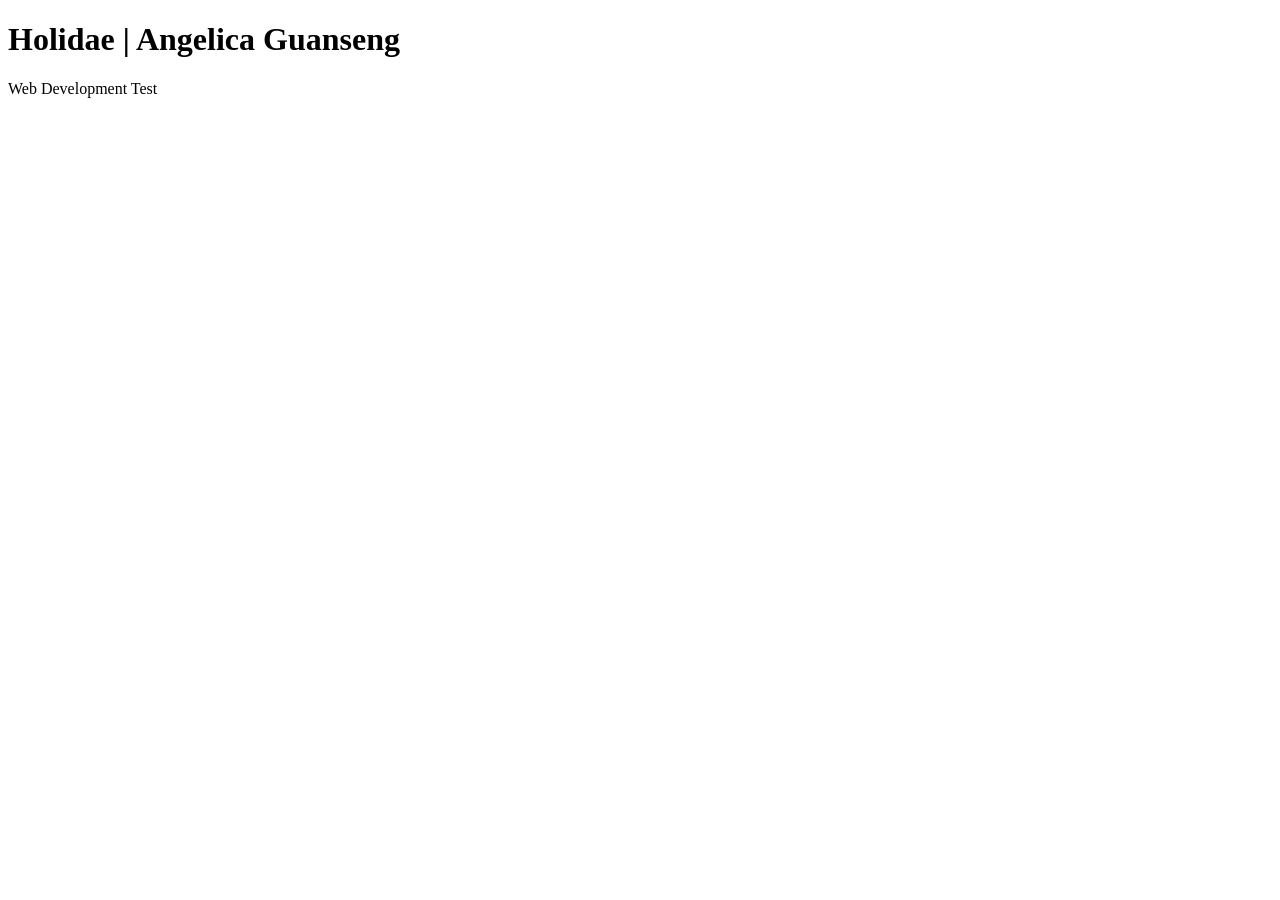
==== index.html @ ddba547f "Testing Holidae | Angelica Guanseng" ====
<!DOCTYPE html>
<html lang="en">
<head>
    <meta charset="UTF-8">
    <meta name="viewport" content="width=device-width, initial-scale=1.0">
    <title>Testing</title>
</head>
<body>
    
    <h1>Holidae | Angelica Guanseng</h1>
    <p>Web Development Test</p>

</body>
</html>
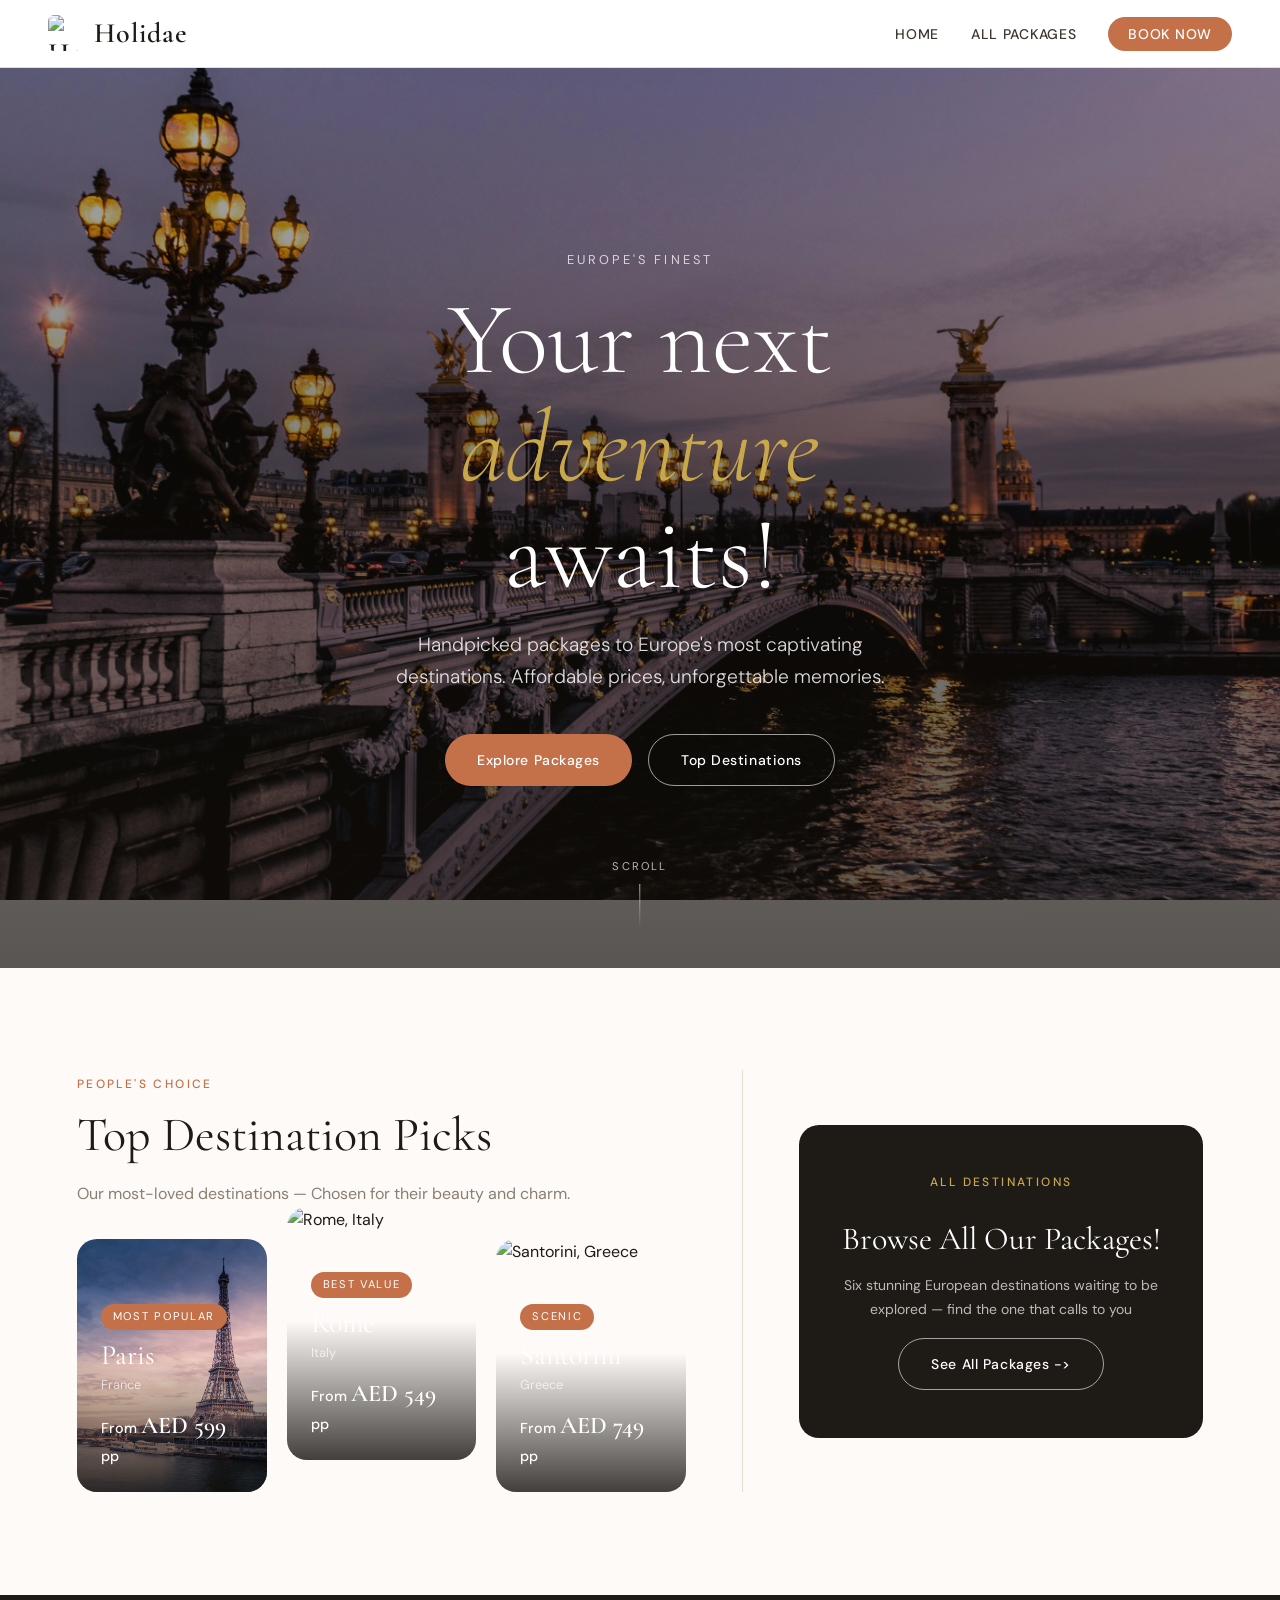
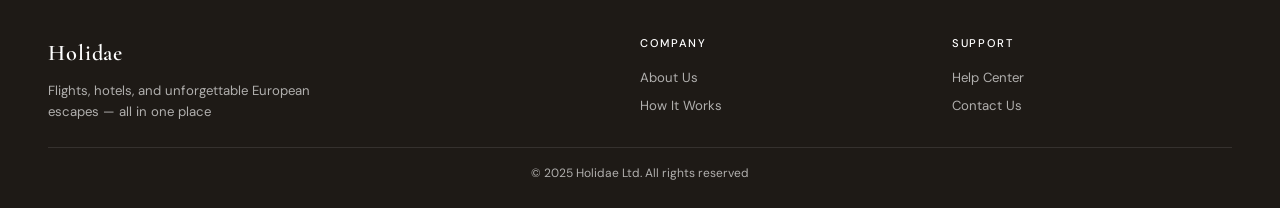
==== commit f601e883: "Holidae Live Website" ====
--- a/index.html
+++ b/index.html
@@ -3,12 +3,272 @@
 <head>
     <meta charset="UTF-8">
     <meta name="viewport" content="width=device-width, initial-scale=1.0">
-    <title>Testing</title>
+    <title>Holidae | Home</title>
+    <link rel="stylesheet" href="Stylesheets/index.css"> <!-- Links the external CSS file for page styling -->
 </head>
 <body>
-    
-    <h1>Holidae | Angelica Guanseng</h1>
-    <p>Web Development Test</p>
+
+    <!-- MAIN PAGE WRAPPER -->
+    <!-- Wraps all website content into one main container -->
+    <div>
+
+        <!-- HEADER SECTION -->
+        <!-- Contains the website navigation and branding -->
+        <header>
+
+            <!-- DEFAULT NAVIGATION -->
+            <!-- Navigation bar for desktop view -->
+            <nav class="nav" role="navigation" aria-label="Main navigation">
+                <a href="index.html" class="navlogo" aria-label="Holidae home">
+                    <img src="Assets/holidaelogo.png" class="navlogo-img" alt="Holidae logo">
+                    Holidae
+                </a>
+
+                <!-- NAVIGATION LINKS -->
+                <!-- Unordered list used to organize navigation links -->
+                <ul class="navlinks">
+                    <li><a href="index.html">Home</a></li>
+                    <li><a href="Pages/packages.html">All Packages</a></li>
+                    
+                    <!-- CALL TO ACTION BUTTON -->
+                    <!-- Highlights the main booking action -->
+                    <li><a href="Pages/booking.html" class="navcta">Book Now</a></li>
+                </ul>
+
+                <!-- MOBILE MENU BUTTON -->
+                <!-- Hamburger button used to toggle mobile navigation -->
+                <button class="navmobile" aria-label="Toggle menu" aria-expanded="false">
+                    <span></span><span></span><span></span>
+                </button>
+            </nav>
+
+            <!-- MOBILE NAVIGATION -->
+            <!-- Dropdown navigation menu displayed on smaller screens -->
+            <div class="navmobiledrawer" aria-hidden="true">
+                <ul>
+                    <li><a href="index.html">Home</a></li>
+                    <li><a href="Pages/packages.html">All Packages</a></li>
+                    <li><a href="Pages/booking.html">Book Now</a></li>
+                </ul>
+            </div>
+
+        </header>
+
+        <!-- MAIN CONTENT -->
+        <!-- Contains the primary content of the webpage -->
+        <main>
+
+            <!-- HOME PAGE -->
+            <!-- Hero section introducing the website -->
+            <section class="home" aria-labelledby="home-title">
+
+                <!-- OVERLAY -->
+                <!-- Adds a visual overlay effect on the background image -->
+                <div class="homeoverlay"></div>
+
+                <!-- HERO CONTENT -->
+                <!-- Contains the main heading, description, and buttons -->
+                <div class="homecontent">
+
+                    <!-- SECTION LABEL -->
+                    <!-- Displays a short introductory text -->
+                    <p class="homeupper">Europe's finest</p>
+
+                    <!-- MAIN HEADING -->
+                    <!-- Main title of the homepage -->
+                    <h1 class="hometitle" id="home-title">
+                        Your next<br><em>adventure</em><br>awaits!
+                    </h1>
+
+                    <!-- DESCRIPTION -->
+                    <!-- Provides information about the website services -->
+                    <p class="homesubtitle">
+                        Handpicked packages to Europe's most captivating destinations.
+                        Affordable prices, unforgettable memories.
+                    </p>
+
+                    <!-- ACTION BUTTONS -->
+                    <!-- Buttons used for page navigation -->
+                    <div class="homeactions">
+                        <a href="Pages/packages.html" class="btn btnprimary">Explore Packages</a>
+                        <a href="#picks" class="btn btnghost">Top Destinations</a>
+                    </div>
+                </div>
+
+                <!-- SCROLL INDICATOR -->
+                <!-- Encourages users to scroll to the next section -->
+                <a href="#picks" class="homescroll" aria-label="Scroll down">
+                    <span class="homescroll-text">Scroll</span>
+                    <span class="homescroll-line"></span>
+                </a>
+
+            </section>
+
+            <!-- DESTINATIONS SECTION -->
+            <!-- Displays featured travel destinations -->
+            <section class="pickssection" id="picks">
+
+                <!-- TOP PICKS -->
+                <!-- Shows selected featured destinations -->
+                <div class="picksright">
+
+                    <!-- SECTION HEADER -->
+                    <!-- Contains the section title and description -->
+                    <div class="picksright-header reveal">
+                        <span class="sectionupper">People's Choice</span>
+                        <h2 class="sectiontitle">Top Destination Picks</h2>
+                        <p class="sectiondesc">Our most-loved destinations &mdash; Chosen for their beauty and charm.</p>
+                    </div>
+
+                    <!-- GRID LAYOUT -->
+                    <!-- Uses a grid structure to organize destination cards -->
+                    <div class="picksgrid reveal-stagger">
+
+                        <!-- DESTINATION CARD -->
+                        <!-- Card component used to display destination information -->
+                        <article class="pickscard">
+
+                            <!-- IMAGE -->
+                            <!-- Displays destination image with lazy loading for performance -->
+                            <img class="pickscard-img"
+                                src="Assets/Home Page/TopDestination-Paris.jpg"
+                                alt="Paris, France"
+                                loading="lazy">
+                            
+                            <!-- IMAGE OVERLAY -->
+                            <!-- Adds a visual overlay effect on the image -->
+                            <div class="pickscard-overlay"></div>
+
+                            <!-- CARD CONTENT -->
+                            <!-- Contains destination details -->
+                            <div class="pickscard-body">
+
+                                <!-- DESTINATION TAG -->
+                                <!-- Displays a featured label -->
+                                <span class="pickscard-tag">Most Popular</span>
+                                <h3 class="pickscard-city">Paris</h3>
+                                <p class="pickscard-country">France</p>
+
+                                <!-- PRICE DISPLAY -->
+                                <!-- Shows package starting price -->
+                                <p class="pickscard-price">From <span>AED 599</span> pp</p>
+                            </div>
+
+                            <!-- CARD BUTTON -->
+                            <!-- Link directing users to the selected package -->
+                            <div class="pickscard-link">
+                                <a href="Pages/packages.html#paris" class="btn btnghost">Explore -></a>
+                            </div>
+                        </article>
+
+                        <!-- ROME -->
+                        <article class="pickscard">
+                            <img class="pickscard-img"
+                                src="Assets/Home Page/TopDestination-Rome.jpg"
+                                alt="Rome, Italy"
+                                loading="lazy">
+                            <div class="pickscard-overlay"></div>
+                            <div class="pickscard-body">
+                                <span class="pickscard-tag">Best Value</span>
+                                <h3 class="pickscard-city">Rome</h3>
+                                <p class="pickscard-country">Italy</p>
+                                <p class="pickscard-price">From <span>AED 549</span> pp</p>
+                            </div>
+                            <div class="pickscard-link">
+                                <a href="Pages/packages.html#rome" class="btn btnghost">Explore -></a>
+                            </div>
+                        </article>
+
+                        <!-- SANTORINI -->
+                        <article class="pickscard">
+                            <img class="pickscard-img"
+                                src="Assets/Home Page/TopDestination-Santorini.jpg"
+                                alt="Santorini, Greece"
+                                loading="lazy">
+                            <div class="pickscard-overlay"></div>
+                            <div class="pickscard-body">
+                                <span class="pickscard-tag">Scenic</span>
+                                <h3 class="pickscard-city">Santorini</h3>
+                                <p class="pickscard-country">Greece</p>
+                                <p class="pickscard-price">From <span>AED 749</span> pp</p>
+                            </div>
+                            <div class="pickscard-link">
+                                <a href="Pages/packages.html#santorini" class="btn btnghost">Explore -></a>
+                            </div>
+                        </article>
+
+                    </div>
+                </div>
+
+                <!-- BROWSE ALL PACKAGES -->
+                <!-- Highlights the complete package collection -->
+                <div class="picksleft reveal">
+
+                    <!-- INFORMATION CARD -->
+                    <!-- Promotional card encouraging users to explore packages -->
+                    <div class="picksleft-card">
+                        <span class="sectionupper">All Destinations</span>
+                        <h2 class="picksleft-title">Browse All Our Packages!</h2>
+                        <p class="picksleft-desc">
+                            Six stunning European destinations waiting to be explored &mdash;
+                            find the one that calls to you
+                        </p>
+                        <a href="Pages/packages.html#rome" class="btn btnghost">See All Packages -></a>
+                    </div>
+                </div>
+
+            </section>
+
+        </main>
+
+        <!-- FOOTER SECTION -->
+        <!-- Contains company and support information -->
+        <footer role="contentinfo">
+
+            <!-- FOOTER GRID -->
+            <!-- Uses a grid layout to organize footer columns -->
+            <div class="footer-grid">
+
+                <!-- BRAND INFORMATION -->
+                <!-- Displays company branding and description -->
+                <div class="footer-brand">
+                    <a href="index.html" class="footer-logo">Holidae</a>
+                    <p>Flights, hotels, and unforgettable European escapes &mdash; all in one place</p>
+                </div>
+
+                <!-- FOOTER LINKS -->
+                <!-- Displays grouped footer navigation links -->
+                <div class="footer-col">
+                    <h4>Company</h4>
+                    <ul>
+                        <li><a href="#">About Us</a></li>
+                        <li><a href="#">How It Works</a></li>
+                    </ul>
+                </div>
+
+                <div class="footer-col">
+                    <h4>Support</h4>
+                    <ul>
+                        <li><a href="#">Help Center</a></li>
+                        <li><a href="#">Contact Us</a></li>
+                    </ul>
+                </div>
+
+            </div>
+
+            <!-- COPYRIGHT -->
+            <!-- Displays website copyright information -->
+            <div class="footer-bottom">
+                <p>&copy; 2025 Holidae Ltd. All rights reserved</p>
+            </div>
+
+        </footer>
+
+    </div>
+
+    <!-- EXTERNAL JAVASCRIPT -->
+    <!-- Links the JavaScript file for website interactivity -->
+    <script src="Scripts/index.js"></script>
 
 </body>
 </html>
--- a/Stylesheets/index.css
+++ b/Stylesheets/index.css
@@ -0,0 +1,743 @@
+/* CSS FOR HOME PAGE */
+
+
+/* GOOGLE FONTS IMPORT */
+/* Imports custom fonts from Google Fonts */
+@import url('https://fonts.googleapis.com/css2?family=Cormorant+Garamond:ital,wght@0,300;0,400;0,600;1,300;1,400&family=DM+Sans:wght@300;400;500&display=swap');
+
+
+/* CSS RESET */
+/* Removes default spacing and applies consistent box sizing */
+*, *::before, *::after {
+    box-sizing: border-box;
+    margin: 0;
+    padding: 0;
+}
+
+/* ROOT SETTINGS */
+/* Enables smooth scrolling and sets the base font size */
+html {
+    scroll-behavior: smooth;
+    font-size: 16px;
+}
+
+/* BODY STYLING */
+/* Defines the main website font, colors, and layout behavior */
+body {
+    font-family: 'DM Sans', system-ui, sans-serif;
+    background: #FDFAF7;
+    color: #1E1A16;
+    line-height: 1.6;
+    overflow-x: hidden;
+}
+
+/* IMAGE STYLING */
+/* Makes images responsive and removes inline spacing */
+img {
+    display: block;
+    max-width: 100%;
+    height: auto;
+}
+
+/* LINK STYLING */
+/* Removes default link color and underline styling */
+a {
+    color: inherit;
+    text-decoration: none;
+}
+
+/* NAVIGATION BAR */
+/* Creates a fixed navigation bar at the top of the page */
+.nav {
+    position: fixed;
+    top: 0; left: 0; right: 0;
+    z-index: 1000;
+    height: 68px;
+    background: #fff;
+    border-bottom: 1px solid #E8DDD0;
+    display: flex;
+    align-items: center;
+    justify-content: space-between;
+    padding: 0 clamp(1rem, 5vw, 3rem);
+}
+
+/* FLEXBOX LAYOUT */
+/* Uses Flexbox to align items horizontally */
+.navlogo {
+    display: flex;
+    align-items: center;
+    gap: 0.6rem;
+    font-family: 'Cormorant Garamond', Georgia, serif;
+    font-size: 1.75rem;
+    font-weight: 600;
+    letter-spacing: 0.04em;
+    color: #1E1A16;
+}
+
+/* OBJECT FIT */
+/* Prevents the image from stretching */
+.navlogo-img {
+    width: 36px;
+    height: 36px;
+    object-fit: cover;
+    border-radius: 6px;
+    flex-shrink: 0;
+}
+
+/* NAVIGATION LINKS */
+/* Organizes navigation links in a horizontal layout */
+.navlinks {
+    display: flex;
+    align-items: center;
+    gap: 2rem;
+    list-style: none;
+}
+
+/* TRANSITIONS */
+/* Adds smooth hover transition effects */
+.navlinks a {
+    font-size: 0.875rem;
+    font-weight: 500;
+    letter-spacing: 0.05em;
+    text-transform: uppercase;
+    color: #3D3730;
+    transition: color 0.3s cubic-bezier(0.4,0,0.2,1);
+}
+
+/* HOVER EFFECT */
+/* Changes text color when hovered */
+.navlinks a:hover {
+    color: #C4714A;
+}
+
+/* CALL TO ACTION BUTTON */
+/* Highlights the main booking button */
+.navcta {
+    background: #C4714A !important;
+    color: #fff !important;
+    padding: 0.5rem 1.25rem;
+    border-radius: 50px;
+}
+
+
+.navcta:hover {
+    background: #A35A37 !important;
+}
+
+/* MOBILE MENU BUTTON */
+/* Creates the hamburger menu icon */
+.navmobile {
+    display: none;
+    flex-direction: column;
+    gap: 5px;
+    cursor: pointer;
+    padding: 4px;
+    background: none;
+    border: none;
+}
+
+.navmobile span {
+    display: block;
+    width: 24px;
+    height: 2px;
+    background: #1E1A16;
+    border-radius: 2px;
+    transition: all 0.3s cubic-bezier(0.4,0,0.2,1);
+}
+
+/* TRANSFORM */
+/* Rotates and moves elements for menu animation */
+.navmobile.open span:nth-child(1) {
+    transform: translateY(7px) rotate(45deg);
+}
+
+/* OPACITY */
+/* Hides the middle hamburger line during animation */
+.navmobile.open span:nth-child(2) {
+    opacity: 0;
+}
+
+.navmobile.open span:nth-child(3) {
+    transform: translateY(-7px) rotate(-45deg);
+}
+
+/* MOBILE NAVIGATION DRAWER */
+/* Displays the dropdown menu for mobile devices */
+.navmobiledrawer {
+    display: none;
+    position: fixed;
+    top: 68px; left: 0; right: 0;
+    background: #fff;
+    border-bottom: 1px solid #E8DDD0;
+    padding: 1.5rem clamp(1rem, 5vw, 3rem);
+    z-index: 999;
+    box-shadow: 0 8px 32px rgba(30,26,22,0.12);
+}
+
+/* ACTIVE CLASS */
+/* Shows the mobile navigation when activated */
+.navmobiledrawer.open {
+    display: block;
+}
+
+/* COLUMN FLEX LAYOUT */
+/* Stacks navigation links vertically */
+.navmobiledrawer ul {
+    list-style: none;
+    display: flex;
+    flex-direction: column;
+    gap: 1.25rem;
+}
+
+.navmobiledrawer a {
+    font-size: 1rem;
+    font-weight: 500;
+    color: #3D3730;
+    transition: color 0.3s cubic-bezier(0.4,0,0.2,1);
+}
+
+.navmobiledrawer a:hover {
+    color: #C4714A;
+}
+
+/* HERO SECTION */
+/* Creates the fullscreen homepage section */
+.home {
+    position: relative;
+    height: 100svh;
+    min-height: 600px;
+    display: flex;
+    align-items: center;
+    justify-content: center;
+    text-align: center;
+    margin-top: 68px;
+    background-image: url('../Assets/Home Page/Title-Background.jpg');
+    background-size: cover;
+    background-position: center;
+    background-attachment: fixed;
+}
+
+/* LINEAR GRADIENT */
+/* Adds a dark overlay gradient on the hero background */
+.homeoverlay {
+    position: absolute;
+    inset: 0;
+    background: linear-gradient(
+        to bottom,
+        rgba(20,16,12,0.35) 0%,
+        rgba(20,16,12,0.55) 50%,
+        rgba(20,16,12,0.70) 100%
+    );
+}
+
+/* Z-INDEX */
+/* Places content above the overlay */
+.homecontent {
+    position: relative;
+    z-index: 1;
+    color: #fff;
+    padding: 0 1.5rem;
+    max-width: 780px;
+}
+
+.homeupper {
+    font-size: 0.8rem;
+    letter-spacing: 0.25em;
+    text-transform: uppercase;
+    color: rgba(255,255,255,0.75);
+    margin-bottom: 1rem;
+}
+
+/* CLAMP FUNCTION */
+/* Creates responsive font sizing */
+.hometitle {
+    font-family: 'Cormorant Garamond', Georgia, serif;
+    font-size: clamp(3rem, 8vw, 6.5rem);
+    font-weight: 300;
+    line-height: 1.05;
+    margin-bottom: 1.25rem;
+}
+
+/* ITALIC STYLING */
+/* Highlights selected text using italic styling */
+.hometitle em {
+    font-style: italic;
+    color: #C9A84C;
+}
+
+.homesubtitle {
+    font-size: clamp(1rem, 2vw, 1.2rem);
+    font-weight: 300;
+    color: rgba(255,255,255,0.85);
+    max-width: 540px;
+    margin: 0 auto 2.5rem;
+    line-height: 1.7;
+}
+
+.homeactions {
+    display: flex;
+    gap: 1rem;
+    justify-content: center;
+    flex-wrap: wrap;
+}
+
+.homescroll {
+    position: absolute;
+    bottom: 2.5rem;
+    left: 50%;
+    transform: translateX(-50%);
+    display: flex;
+    flex-direction: column;
+    align-items: center;
+    gap: 0.5rem;
+    z-index: 1;
+    color: rgba(255,255,255,0.7);
+    animation: scrollBounce 2.2s ease-in-out infinite;
+}
+
+.homescroll-text {
+    font-size: 0.7rem;
+    letter-spacing: 0.2em;
+    text-transform: uppercase;
+}
+
+.homescroll-line {
+    display: block;
+    width: 1px;
+    height: 44px;
+    background: linear-gradient(to bottom, rgba(255,255,255,0.7), transparent);
+}
+
+/* KEYFRAME ANIMATION */
+/* Creates a bouncing scroll animation */
+@keyframes scrollBounce {
+    0%, 100% { 
+        transform: translateX(-50%) translateY(0); 
+    }
+
+    50%       { 
+        transform: translateX(-50%) translateY(8px); 
+    }
+}
+
+/* BUTTON STYLING */
+/* Creates reusable button components */
+.btn {
+    display: inline-flex;
+    align-items: center;
+    gap: 0.5rem;
+    padding: 0.875rem 2rem;
+    border-radius: 50px;
+    font-family: 'DM Sans', system-ui, sans-serif;
+    font-size: 0.875rem;
+    font-weight: 500;
+    letter-spacing: 0.04em;
+    cursor: pointer;
+    border: none;
+    transition: all 0.3s cubic-bezier(0.4,0,0.2,1);
+    text-decoration: none;
+}
+
+/* PRIMARY BUTTON */
+/* Styles the main action button */
+.btnprimary {
+    background: #C4714A;
+    color: #fff;
+}
+
+/* BOX SHADOW */
+/* Adds shadow depth during hover */
+.btnprimary:hover {
+    background: #A35A37;
+    transform: translateY(-2px);
+    box-shadow: 0 8px 32px rgba(30,26,22,0.12);
+}
+
+/* GHOST BUTTON */
+/* Creates a transparent outlined button */
+.btnghost {
+    background: transparent;
+    color: #fff;
+    border: 1.5px solid rgba(255,255,255,0.6);
+}
+
+.btnghost:hover {
+    background: rgba(255,255,255,0.15);
+    border-color: #fff;
+}
+
+.btnoutline {
+    background: transparent;
+    color: #C4714A;
+    border: 1.5px solid #C4714A;
+}
+
+.btnoutline:hover {
+    background: #C4714A;
+    color: #fff;
+}
+
+.btndark {
+    background: #1E1A16;
+    color: #fff;
+}
+
+.btndark:hover {
+    background: #3D3730;
+    transform: translateY(-2px);
+    box-shadow: 0 8px 32px rgba(30,26,22,0.12);
+}
+
+.sectionupper {
+    display: inline-block;
+    font-size: 0.75rem;
+    letter-spacing: 0.2em;
+    text-transform: uppercase;
+    color: #C4714A;
+    margin-bottom: 0.75rem;
+    font-weight: 500;
+}
+
+/* SECTION HEADINGS */
+/* Styles reusable section titles and labels */
+.sectiontitle {
+    font-family: 'Cormorant Garamond', Georgia, serif;
+    font-size: clamp(2rem, 4vw, 3rem);
+    font-weight: 400;
+    line-height: 1.2;
+    color: #1E1A16;
+    margin-bottom: 1rem;
+}
+
+.sectiondesc {
+    color: #8A7F74;
+    font-size: 1rem;
+    line-height: 1.7;
+}
+
+/* CSS GRID */
+/* Creates a responsive grid layout */
+.pickssection {
+    display: grid;
+    grid-template-columns: 1fr 460px;
+    gap: 0;
+    align-items: center;
+    padding: clamp(4rem, 8vw, 7rem) clamp(2rem, 6vw, 6rem);
+    background: #FDFAF7;
+    max-width: 100%;
+    margin: 0 auto;
+}
+
+.picksright {
+    padding-right: 3.5rem;
+    border-right: 1px solid #E8DDD0;
+}
+
+.picksright-header {
+    margin-bottom: 2rem;
+}
+
+.picksleft {
+    padding-left: 3.5rem;
+    text-align: center;
+    display: flex;
+    flex-direction: column;
+    align-items: center;
+}
+
+.picksleft-card {
+    background: #1E1A16;
+    border-radius: 20px;
+    color: #fff;
+    padding: 3rem 2.5rem;
+    width: 100%;
+    display: flex;
+    flex-direction: column;
+    align-items: center;
+    gap: 1rem;
+}
+
+.picksleft-card .sectionupper {
+    color: #C9A84C;
+}
+
+.picksleft-title {
+    font-family: 'Cormorant Garamond', Georgia, serif;
+    font-size: clamp(1.6rem, 2.5vw, 2.25rem);
+    font-weight: 400;
+    line-height: 1.2;
+    color: #fff;
+}
+
+.picksleft-desc {
+    font-size: 0.875rem;
+    color: rgba(255,255,255,0.7);
+    line-height: 1.7;
+}
+
+.picksgrid {
+    display: grid;
+    grid-template-columns: repeat(3, 1fr);
+    gap: 1.25rem;
+}
+
+.pickscard:nth-child(2) {
+    margin-top: -2rem;
+}
+
+/* CARD COMPONENT */
+/* Styles the destination cards */
+.pickscard {
+    position: relative;
+    border-radius: 20px;
+    overflow: hidden;
+    aspect-ratio: 3/4;
+    cursor: pointer;
+}
+
+.pickscard-img {
+    width: 100%;
+    height: 100%;
+    object-fit: cover;
+    transition: transform 0.6s cubic-bezier(0.25,0.46,0.45,0.94);
+}
+
+/* HOVER SCALE EFFECT */
+/* Enlarges the image slightly when hovered */
+.pickscard:hover .pickscard-img {
+    transform: scale(1.06);
+}
+
+.pickscard-overlay {
+    position: absolute;
+    inset: 0;
+    background: linear-gradient(to top, rgba(20,16,12,0.8) 0%, transparent 55%);
+}
+
+/* ABSOLUTE POSITIONING */
+/* Positions content relative to the card */
+.pickscard-body {
+    position: absolute;
+    bottom: 0; left: 0; right: 0;
+    padding: 1.5rem;
+    color: #fff;
+}
+
+.pickscard-tag {
+    display: inline-block;
+    font-size: 0.7rem;
+    letter-spacing: 0.15em;
+    text-transform: uppercase;
+    background: #C4714A;
+    padding: 0.25rem 0.75rem;
+    border-radius: 50px;
+    margin-bottom: 0.6rem;
+}
+
+.pickscard-city {
+    font-family: 'Cormorant Garamond', Georgia, serif;
+    font-size: 1.75rem;
+    font-weight: 400;
+    line-height: 1.1;
+}
+
+.pickscard-country {
+    font-size: 0.8rem;
+    color: rgba(255,255,255,0.7);
+    margin-top: 0.25rem;
+}
+
+.pickscard-price {
+    margin-top: 0.75rem;
+    font-size: 0.9rem;
+    font-weight: 500;
+}
+
+.pickscard-price span {
+    font-family: 'Cormorant Garamond', Georgia, serif;
+    font-size: 1.5rem;
+    font-weight: 600;
+}
+
+.pickscard-link {
+    position: absolute;
+    inset: 0;
+    display: flex;
+    align-items: center;
+    justify-content: center;
+    opacity: 0;
+    transition: opacity 0.3s cubic-bezier(0.4,0,0.2,1);
+}
+
+.pickscard:hover .pickscard-link {
+    opacity: 1;
+}
+
+/* FOOTER GRID */
+/* Organizes footer content into columns */
+footer {
+    background: #1E1A16;
+    color: rgba(255,255,255,0.65);
+    padding: 2.5rem clamp(1rem, 5vw, 3rem) 1.5rem;
+}
+
+.footer-grid {
+    display: grid;
+    grid-template-columns: 2fr 1fr 1fr;
+    gap: 2rem;
+    max-width: 1200px;
+    margin: 0 auto 1.5rem;
+}
+
+.footer-logo {
+    display: block;
+    font-family: 'Cormorant Garamond', Georgia, serif;
+    font-size: 1.4rem;
+    font-weight: 600;
+    color: #fff;
+    margin-bottom: 0.6rem;
+    letter-spacing: 0.04em;
+}
+
+.footer-brand p {
+    font-size: 0.825rem;
+    line-height: 1.6;
+    max-width: 300px;
+}
+
+.footer-col h4 {
+    font-size: 0.7rem;
+    letter-spacing: 0.15em;
+    text-transform: uppercase;
+    color: #fff;
+    margin-bottom: 0.875rem;
+    font-weight: 500;
+}
+
+.footer-col ul {
+    list-style: none;
+}
+
+.footer-col li {
+    margin-bottom: 0.45rem;
+    font-size: 0.825rem;
+}
+
+.footer-col a {
+    transition: color 0.3s cubic-bezier(0.4,0,0.2,1);
+}
+
+.footer-col a:hover {
+    color: #fff;
+}
+
+.footer-bottom {
+    border-top: 1px solid rgba(255,255,255,0.1);
+    padding-top: 1rem;
+    text-align: center;
+    font-size: 0.75rem;
+}
+
+/* REVEAL ANIMATION */
+/* Creates fade-in animation effects */
+.reveal {
+    opacity: 0;
+    transform: translateY(24px);
+    transition: opacity 0.7s ease, transform 0.7s ease;
+}
+
+/* VISIBLE STATE */
+/* Makes hidden elements visible during animation */
+.reveal.visible {
+    opacity: 1;
+    transform: none;
+}
+
+/* STAGGERED ANIMATION */
+/* Delays animations for child elements */
+.reveal-stagger > * {
+    opacity: 0;
+    transform: translateY(20px);
+    transition: opacity 0.6s ease, transform 0.6s ease;
+}
+
+.reveal-stagger.visible > *:nth-child(1) { 
+    opacity: 1; 
+    transform: none; 
+    transition-delay: 0s; 
+}
+
+.reveal-stagger.visible > *:nth-child(2) { 
+    opacity: 1; 
+    transform: none; 
+    transition-delay: 0.12s; 
+}
+
+.reveal-stagger.visible > *:nth-child(3) { 
+    opacity: 1; 
+    transform: none; 
+    transition-delay: 0.24s; 
+}
+
+/* MEDIA QUERY */
+/* Applies responsive styles for tablets */
+@media (max-width: 1024px) {
+    .pickssection {
+        grid-template-columns: 1fr;
+        gap: 2.5rem;
+        padding: clamp(3rem, 6vw, 5rem) clamp(1rem, 5vw, 3rem);
+    }
+
+    .picksright {
+        padding-right: 0;
+        border-right: none;
+        border-bottom: 1px solid #E8DDD0;
+        padding-bottom: 2.5rem;
+    }
+
+    .picksleft {
+        padding-left: 0;
+        max-width: 500px;
+        margin: 0 auto;
+        width: 100%;
+    }
+
+    .footer-grid {
+        grid-template-columns: 1fr 1fr;
+        gap: 1.5rem;
+    }
+}
+
+/* MOBILE RESPONSIVE DESIGN */
+/* Applies styles for smaller mobile screens */
+@media (max-width: 768px) {
+
+    .navlinks { display: none; }
+    .navmobile { display: flex; }
+
+    .home { background-attachment: scroll; }
+
+    .homeactions { flex-direction: column; align-items: center; }
+
+    .picksgrid { grid-template-columns: 1fr; gap: 1.25rem; }
+    .pickscard:nth-child(2) { margin-top: 0; }
+    .pickscard { aspect-ratio: 16/10; }
+
+    .footer-grid { grid-template-columns: 1fr; gap: 1.25rem; }
+}
+
+/* SMALL SCREEN OPTIMIZATION */
+/* Reduces text sizes for smaller devices */
+@media (max-width: 480px) {
+    .hometitle { 
+        font-size: 2.75rem; 
+    }
+
+    .sectiontitle { 
+        font-size: 1.75rem; 
+    }
+
+    .pickscard-city { 
+        font-size: 1.4rem; 
+    }
+}
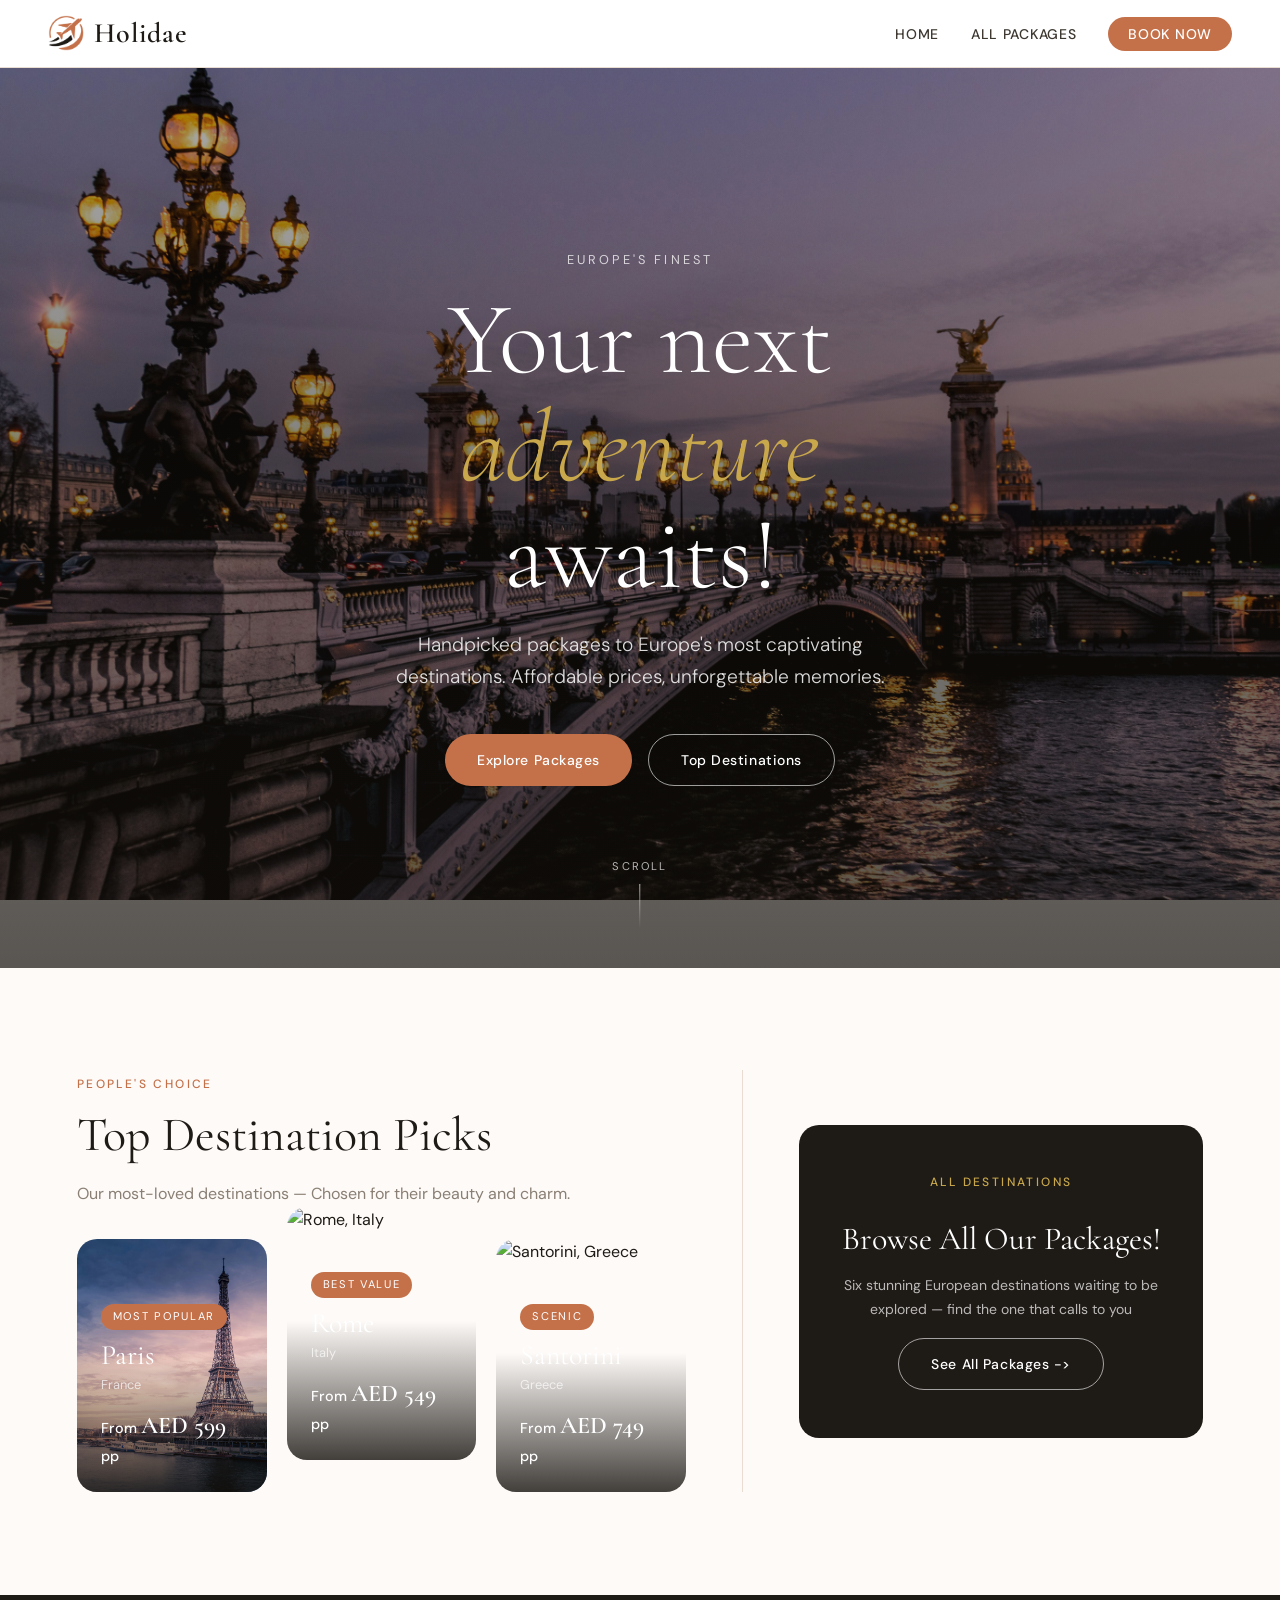
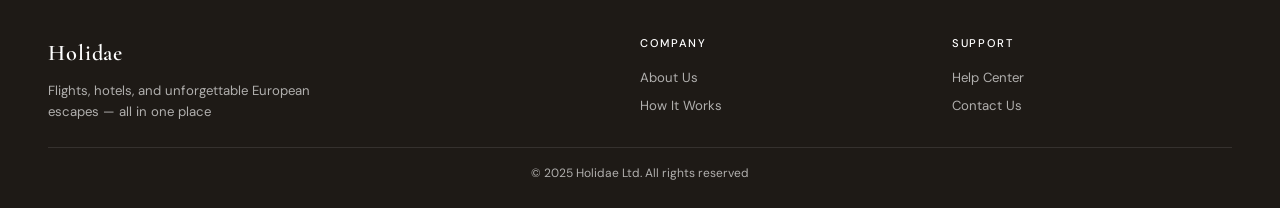
==== commit 1baff3d1: "Holidae" ====
--- a/index.html
+++ b/index.html
@@ -20,7 +20,7 @@
             <!-- Navigation bar for desktop view -->
             <nav class="nav" role="navigation" aria-label="Main navigation">
                 <a href="index.html" class="navlogo" aria-label="Holidae home">
-                    <img src="Assets/holidaelogo.png" class="navlogo-img" alt="Holidae logo">
+                    <img src="Assets/HolidaeLogo.png" class="navlogo-img" alt="Holidae logo">
                     Holidae
                 </a>
 
